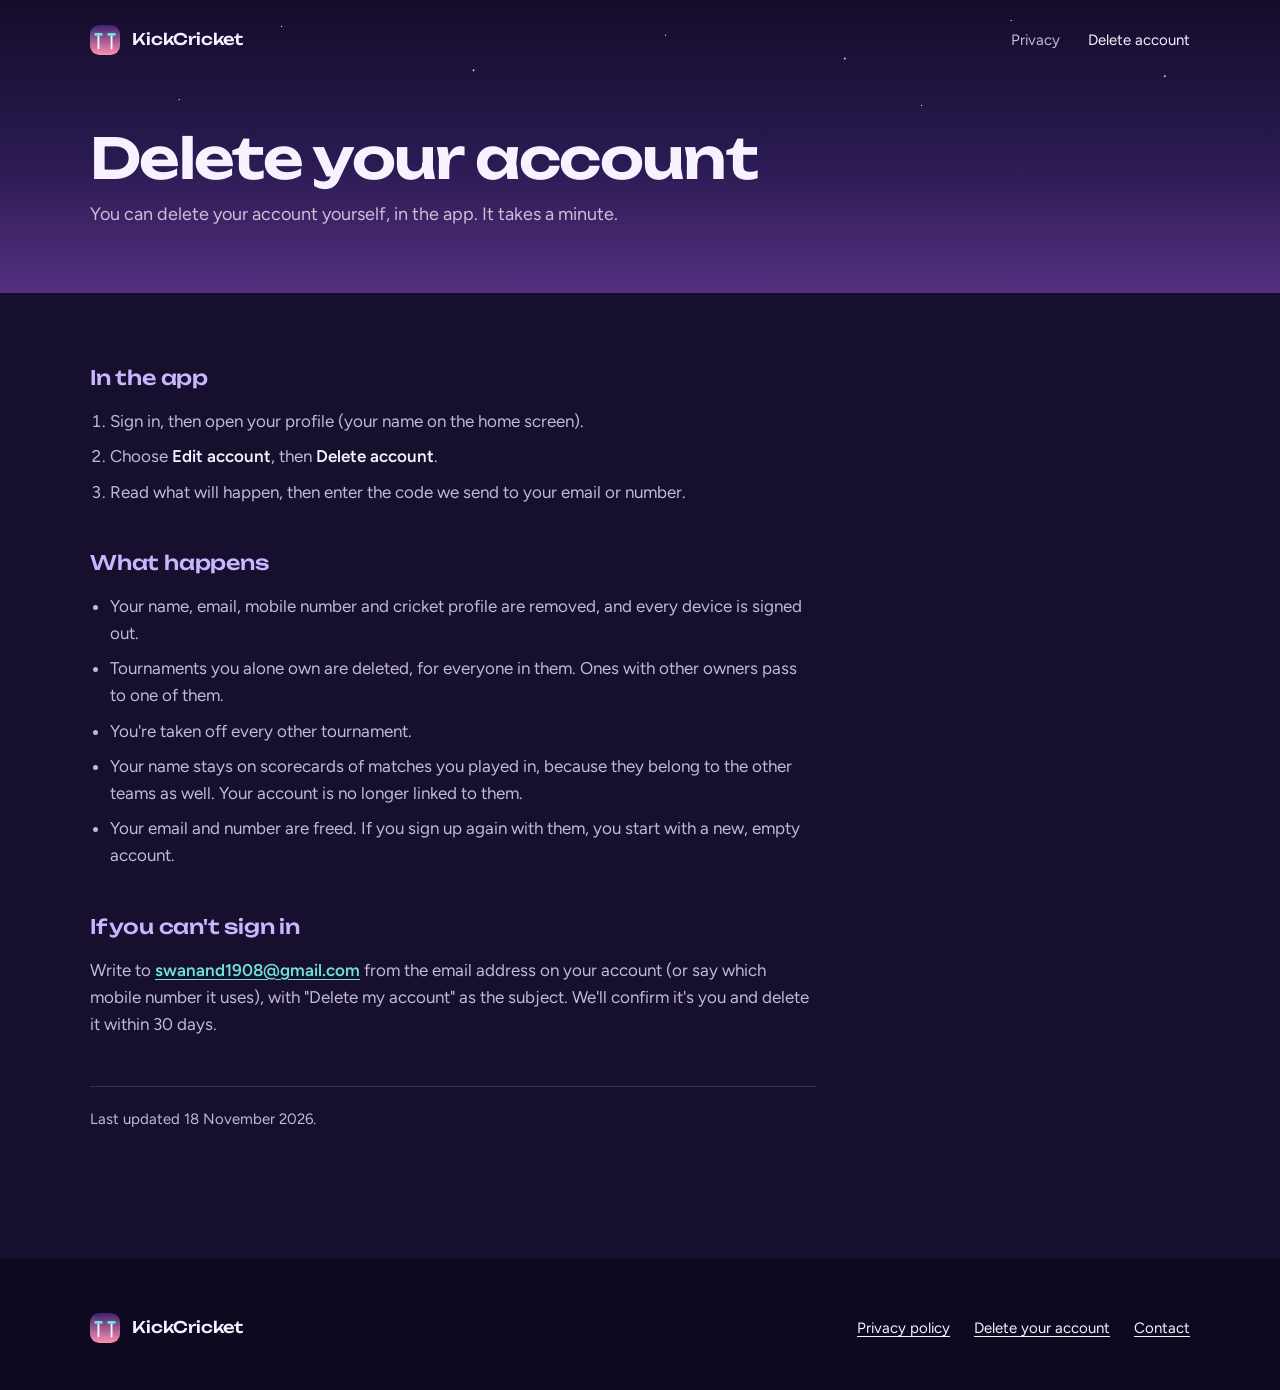
==== delete-account.html @ 46ff719f "KickCricket website" ====
<!doctype html>
<html lang="en">
<head>
  <meta charset="utf-8">
  <meta name="viewport" content="width=device-width, initial-scale=1">
  <title>Delete your account | KickCricket</title>
  <meta name="description" content="How to delete your KickCricket account, and what happens to your data.">
  <meta name="theme-color" content="#170F2E">
  <link rel="icon" href="mark.svg" type="image/svg+xml">
  <link rel="preconnect" href="https://fonts.googleapis.com">
  <link rel="preconnect" href="https://fonts.gstatic.com" crossorigin>
  <link rel="stylesheet" href="https://fonts.googleapis.com/css2?family=Unbounded:wght@500;600&family=Figtree:wght@400;600;700&display=swap">
  <link rel="stylesheet" href="styles.css">
</head>
<body>
  <a class="skip" href="#main">Skip to content</a>

  <div class="page-head">
    <div class="stars" aria-hidden="true"></div>
    <header class="wrap bar">
      <a class="brand" href="./"><img src="mark.svg" alt="" width="30" height="30">KickCricket</a>
      <nav aria-label="Site">
        <a href="privacy.html">Privacy</a>
        <a href="delete-account.html" aria-current="page">Delete account</a>
      </nav>
    </header>
    <div class="wrap">
      <h1>Delete your account</h1>
      <p>You can delete your account yourself, in the app. It takes a minute.</p>
    </div>
  </div>

  <main id="main" class="wrap doc">
    <article>
      <h2>In the app</h2>
      <ol>
        <li>Sign in, then open your profile (your name on the home screen).</li>
        <li>Choose <strong>Edit account</strong>, then <strong>Delete account</strong>.</li>
        <li>Read what will happen, then enter the code we send to your email or number.</li>
      </ol>

      <h2>What happens</h2>
      <ul>
        <li>Your name, email, mobile number and cricket profile are removed, and every device is signed out.</li>
        <li>Tournaments you alone own are deleted, for everyone in them. Ones with other owners pass to one of them.</li>
        <li>You're taken off every other tournament.</li>
        <li>Your name stays on scorecards of matches you played in, because they belong to the other teams as well. Your account is no longer linked to them.</li>
        <li>Your email and number are freed. If you sign up again with them, you start with a new, empty account.</li>
      </ul>

      <h2>If you can't sign in</h2>
      <p>
        Write to <a href="mailto:swanand1908@gmail.com?subject=KickCricket%3A%20delete%20my%20account">swanand1908@gmail.com</a>
        from the email address on your account (or say which mobile number it uses), with "Delete my account" as the
        subject. We'll confirm it's you and delete it within 30 days.
      </p>

      <p class="updated">Last updated 18 November 2026.</p>
    </article>
  </main>

  <footer class="foot">
    <div class="wrap foot-grid">
      <a class="brand" href="./"><img src="mark.svg" alt="" width="30" height="30">KickCricket</a>
      <nav aria-label="Policies">
        <a href="privacy.html">Privacy policy</a>
        <a href="delete-account.html">Delete your account</a>
        <a href="mailto:swanand1908@gmail.com">Contact</a>
      </nav>
    </div>
  </footer>
</body>
</html>
---- styles.css ----
/* KickCricket — the public site (GitHub Pages), "Dusk" look.
   An evening match: a violet sky fading to a pink horizon, floodlights, lilac for cricket and aqua for football.
   Unbounded for headings and scores, Figtree for reading.
   Motion: the floodlights sweep and the stars twinkle (slow, ambient); the hero's scoreboard plays one over and one
   goal, once; the timeline's light travels across when it scrolls into view; results run along the ribbon (pauses on
   hover). With reduced motion everything is still and shows its final state. */

:root {
  --night: #170f2e;
  --night-deep: #0e0820;
  --violet: #2a1a52;
  --plum: #55307f;
  --pink: #ff8fb1;
  --lilac: #c8b6ff;
  --aqua: #6fe3d6;
  --ink: #f6f2ff;
  --soft: rgba(246, 242, 255, 0.76);
  --faint: rgba(246, 242, 255, 0.56);
  --line: rgba(246, 242, 255, 0.14);
  --wicket: #ff6b7f;

  --display: "Unbounded", "Arial Black", sans-serif;
  --body: "Figtree", system-ui, -apple-system, "Segoe UI", sans-serif;
  --gutter: clamp(16px, 4vw, 40px);
  --ease-out: cubic-bezier(0.23, 1, 0.32, 1);
  --ease-move: cubic-bezier(0.65, 0, 0.35, 1);
}

*,
*::before,
*::after {
  box-sizing: border-box;
}

html {
  -webkit-text-size-adjust: 100%;
  text-size-adjust: 100%;
  scroll-behavior: smooth;
}

body {
  margin: 0;
  background: var(--night);
  color: var(--ink);
  font-family: var(--body);
  font-size: 17px;
  line-height: 1.6;
  -webkit-font-smoothing: antialiased;
  overflow-x: hidden;
}

a {
  color: inherit;
  text-underline-offset: 0.18em;
  text-decoration-thickness: 1px;
}

a:hover {
  text-decoration-thickness: 2px;
}

:focus-visible {
  outline: 3px solid var(--aqua);
  outline-offset: 3px;
  border-radius: 6px;
}

.skip {
  position: absolute;
  left: -9999px;
}

.skip:focus {
  left: var(--gutter);
  top: 12px;
  z-index: 10;
  background: var(--aqua);
  color: var(--night-deep);
  padding: 8px 14px;
  border-radius: 8px;
  font-weight: 700;
}

.wrap {
  width: 100%;
  max-width: 1180px;
  margin: 0 auto;
  padding-left: var(--gutter);
  padding-right: var(--gutter);
}

.num {
  font-family: var(--display);
  font-weight: 500;
  font-variant-numeric: tabular-nums;
  letter-spacing: -0.02em;
}

/* ---------- Top bar ---------- */

.bar {
  display: flex;
  justify-content: space-between;
  align-items: center;
  gap: 16px;
  min-height: 80px;
  position: relative;
  z-index: 2;
}

.brand {
  display: inline-flex;
  align-items: center;
  gap: 12px;
  min-height: 44px;
  text-decoration: none;
  font-family: var(--display);
  font-weight: 500;
  font-size: 16px;
  letter-spacing: -0.01em;
  white-space: nowrap;
}

.brand img {
  width: 30px;
  height: 30px;
  display: block;
}

.bar nav {
  display: flex;
  gap: clamp(14px, 3vw, 28px);
  font-size: 15px;
}

.bar nav a {
  text-decoration: none;
  color: var(--soft);
  min-height: 44px;
  display: inline-flex;
  align-items: center;
}

.bar nav a:hover,
.bar nav a[aria-current="page"] {
  color: var(--ink);
}

/* ---------- The sky ---------- */

.sky {
  position: relative;
  overflow: hidden;
  isolation: isolate;
  background: linear-gradient(180deg, #140c2a 0%, #2a1a52 38%, #55307f 68%, #c0578f 88%, #ff8fb1 100%);
}

.stars {
  position: absolute;
  inset: 0 0 40% 0;
  z-index: -1;
  background-image:
    radial-gradient(1.5px 1.5px at 8% 18%, #fff, transparent),
    radial-gradient(1px 1px at 22% 9%, #fff, transparent),
    radial-gradient(1.5px 1.5px at 37% 24%, #fff, transparent),
    radial-gradient(1px 1px at 52% 12%, #fff, transparent),
    radial-gradient(1.5px 1.5px at 66% 20%, #fff, transparent),
    radial-gradient(1px 1px at 79% 7%, #fff, transparent),
    radial-gradient(1.5px 1.5px at 91% 26%, #fff, transparent),
    radial-gradient(1px 1px at 14% 34%, #fff, transparent),
    radial-gradient(1px 1px at 72% 36%, #fff, transparent);
  animation: twinkle 5s ease-in-out infinite alternate;
}

.stars.two {
  background-position: 3% 6%;
  animation-delay: -2.5s;
  opacity: 0.7;
}

@keyframes twinkle {
  from { opacity: 0.35; }
  to { opacity: 1; }
}

.tower {
  position: absolute;
  bottom: 150px;
  width: 10px;
  height: 330px;
  background: linear-gradient(#0e0820, #1e1340);
  z-index: -1;
}

.tower.l { left: 7%; }
.tower.r { right: 7%; }

.tower::before {
  content: "";
  position: absolute;
  top: -8px;
  left: -22px;
  width: 54px;
  height: 22px;
  border-radius: 5px;
  background: #fff6d6;
  box-shadow: 0 0 30px 8px rgba(255, 246, 214, 0.55);
}

.beam {
  position: absolute;
  top: -2px;
  left: -255px;
  width: 520px;
  height: 900px;
  transform-origin: top center;
  background: conic-gradient(from 0deg at 50% 0%, transparent 160deg, rgba(255, 246, 214, 0.16) 175deg, rgba(255, 246, 214, 0.22) 180deg, rgba(255, 246, 214, 0.16) 185deg, transparent 200deg);
  mix-blend-mode: screen;
  pointer-events: none;
}

.tower.l .beam { animation: sweep-l 9s ease-in-out infinite alternate; transform: rotate(-24deg); }
.tower.r .beam { animation: sweep-r 9s ease-in-out infinite alternate; transform: rotate(24deg); }

@keyframes sweep-l {
  from { transform: rotate(-34deg); }
  to { transform: rotate(-12deg); }
}

@keyframes sweep-r {
  from { transform: rotate(34deg); }
  to { transform: rotate(12deg); }
}

.ground {
  position: absolute;
  left: 0;
  right: 0;
  bottom: 0;
  height: 150px;
  background: linear-gradient(180deg, #1b3a4a, #0f2230);
  z-index: -1;
}

.ground::before {
  content: "";
  position: absolute;
  left: -10%;
  right: -10%;
  top: -60px;
  height: 120px;
  border-radius: 50%;
  background: #18333f;
}

/* ---------- Hero ---------- */

.hero {
  text-align: center;
  padding-top: 72px;
  padding-bottom: 64px;
}

.hero h1 {
  font-family: var(--display);
  font-weight: 600;
  font-size: clamp(34px, 5.2vw, 68px);
  line-height: 1.08;
  letter-spacing: -0.03em;
  margin: 0 auto 22px;
  max-width: 15ch;
  text-wrap: balance;
}

.lede {
  color: var(--soft);
  font-size: clamp(18px, 1.6vw, 20px);
  max-width: 46ch;
  margin: 0 auto 30px;
}

.cta {
  display: inline-flex;
  align-items: center;
  gap: 10px;
  padding: 15px 26px;
  border-radius: 999px;
  background: var(--aqua);
  color: var(--night-deep);
  font-weight: 700;
  font-size: 16px;
  box-shadow: 0 0 0 6px rgba(111, 227, 214, 0.16);
}

.cta-note {
  display: block;
  margin-top: 14px;
  font-size: 15px;
  color: var(--faint);
}

/* ---------- The scoreboard across the ground ---------- */

.board {
  margin: 56px auto 0;
  max-width: 920px;
  display: grid;
  grid-template-columns: 1fr 1.25fr;
  border-radius: 28px;
  overflow: hidden;
  background: rgba(23, 15, 46, 0.62);
  border: 1px solid rgba(246, 242, 255, 0.18);
  -webkit-backdrop-filter: blur(16px);
  backdrop-filter: blur(16px);
  box-shadow: 0 30px 70px -30px rgba(0, 0, 0, 0.7);
  text-align: left;
}

.side {
  padding: 24px 28px;
}

.side + .side {
  border-left: 1px solid var(--line);
}

.side-top {
  display: flex;
  justify-content: space-between;
  gap: 12px;
  font-size: 14px;
  color: var(--soft);
  margin-bottom: 10px;
}

.live {
  display: inline-flex;
  align-items: center;
  gap: 8px;
  color: var(--ink);
  font-weight: 600;
}

.live::before {
  content: "";
  width: 8px;
  height: 8px;
  border-radius: 50%;
  background: var(--aqua);
  box-shadow: 0 0 12px var(--aqua);
}

.fbscore {
  display: flex;
  align-items: center;
  justify-content: space-between;
  gap: 10px;
}

.fbscore b {
  font-weight: 600;
  font-size: 18px;
}

.fbscore .num {
  font-size: 52px;
  line-height: 1;
  color: var(--aqua);
}

.goalnote {
  margin-top: 12px;
  font-size: 14px;
  color: var(--soft);
}

.ckscore {
  display: flex;
  align-items: baseline;
  justify-content: space-between;
  gap: 10px;
}

.ckscore .num {
  font-size: 52px;
  line-height: 1;
  color: var(--lilac);
}

.ckscore .ov {
  color: var(--soft);
  font-size: 15px;
  line-height: 1;
  white-space: nowrap;
}

.need {
  display: flex;
  justify-content: space-between;
  gap: 12px;
  font-size: 14px;
  color: var(--soft);
  margin: 8px 0 14px;
}

.balls {
  display: flex;
  gap: 8px;
  list-style: none;
  margin: 0;
  padding: 0;
}

.balls li {
  width: 34px;
  height: 34px;
  border-radius: 50%;
  display: grid;
  place-items: center;
  font-weight: 700;
  font-size: 15px;
  background: rgba(246, 242, 255, 0.1);
}

.balls .four,
.balls .six {
  background: var(--lilac);
  color: #1e1240;
}

.balls .out {
  background: var(--wicket);
  color: #fff;
}

.balls .next {
  background: transparent;
  border: 1.5px dashed rgba(246, 242, 255, 0.35);
}

/* Rolling figures: a column of states, stepped through once. */
.roll {
  display: inline-block;
  height: 1em;
  overflow: hidden;
  vertical-align: top;
}

.strip {
  display: flex;
  flex-direction: column;
  transform: translateY(-5em);
}

.strip > span {
  display: block;
  height: 1em;
  line-height: 1em;
  white-space: nowrap;
}

.goal-strip {
  display: flex;
  flex-direction: column;
  transform: translateY(-1em);
}

.goal-strip span {
  display: block;
  height: 1em;
  line-height: 1em;
}

/* One over, ball by ball, then the goal: plays once when the page opens. */
@media (prefers-reduced-motion: no-preference) {
  .strip {
    animation: tick 6s var(--ease-move) 0.6s both;
  }
  .balls li:not(.next) {
    animation: ball 0.45s var(--ease-out) both;
  }
  .balls li:nth-child(1) { animation-delay: 1.2s; }
  .balls li:nth-child(2) { animation-delay: 2.2s; }
  .balls li:nth-child(3) { animation-delay: 3.2s; }
  .balls li:nth-child(4) { animation-delay: 4.2s; }
  .balls li:nth-child(5) { animation-delay: 5.2s; }
  .goal-strip {
    animation: goal 0.6s var(--ease-move) 6.4s both;
  }
  .goalnote {
    animation: goal-note 1.6s ease 6.4s both;
  }
}

/* The strip's steps line up with the balls above: 1.2 s, 2.2 s, … after a 0.6 s start. */
@keyframes tick {
  0%, 9% { transform: translateY(0); }
  12%, 25% { transform: translateY(-1em); }
  28%, 42% { transform: translateY(-2em); }
  45%, 59% { transform: translateY(-3em); }
  62%, 75% { transform: translateY(-4em); }
  78%, 100% { transform: translateY(-5em); }
}

@keyframes ball {
  from { opacity: 0; transform: scale(0.6); }
  to { opacity: 1; transform: none; }
}

@keyframes goal {
  from { transform: translateY(0); }
  to { transform: translateY(-1em); }
}

@keyframes goal-note {
  0% { opacity: 0; color: var(--aqua); }
  20%, 60% { opacity: 1; color: var(--aqua); }
  100% { opacity: 1; color: var(--soft); }
}

/* ---------- Results ribbon ---------- */

.ribbon {
  position: relative;
  z-index: 1;
  background: var(--night-deep);
  border-top: 1px solid rgba(111, 227, 214, 0.35);
  border-bottom: 1px solid rgba(111, 227, 214, 0.35);
  overflow: hidden;
  white-space: nowrap;
  padding: 16px 0;
}

.track {
  display: inline-flex;
  gap: 48px;
  padding-left: 48px;
}

@media (prefers-reduced-motion: no-preference) {
  .track {
    animation: marquee 40s linear infinite;
  }
  .ribbon:hover .track {
    animation-play-state: paused;
  }
}

@keyframes marquee {
  to { transform: translateX(-50%); }
}

.ri {
  font-size: 16px;
  color: var(--soft);
}

.ri b {
  color: var(--ink);
  font-weight: 600;
}

.ri em {
  font-style: normal;
  font-family: var(--display);
  font-weight: 500;
  color: var(--aqua);
  padding: 0 4px;
}

.ri small {
  font-size: 14px;
  color: var(--faint);
  padding-left: 6px;
}

/* ---------- Sections ---------- */

.sec {
  padding: clamp(64px, 9vw, 100px) 0;
}

.sec + .sec {
  border-top: 1px solid var(--line);
}

.sec h2 {
  font-family: var(--display);
  font-weight: 600;
  font-size: clamp(26px, 3.4vw, 42px);
  line-height: 1.12;
  letter-spacing: -0.03em;
  margin: 0 0 14px;
  max-width: 20ch;
  text-wrap: balance;
}

.intro {
  color: var(--soft);
  font-size: 18px;
  max-width: 54ch;
  margin: 0 0 52px;
}

/* A tournament start to finish: a real sequence. When it scrolls into view a light travels along it,
   and each stage brightens as it passes. */
.timeline {
  list-style: none;
  margin: 0;
  padding: 0;
  display: grid;
  grid-template-columns: repeat(3, minmax(0, 1fr));
  gap: 40px;
  position: relative;
}

.timeline::before {
  content: "";
  position: absolute;
  left: 0;
  right: 0;
  top: 9px;
  height: 2px;
  background: linear-gradient(90deg, var(--pink), var(--lilac), var(--aqua));
  opacity: 0.55;
}

.timeline::after {
  content: "";
  position: absolute;
  top: 2px;
  left: calc(100% - 16px);
  width: 16px;
  height: 16px;
  border-radius: 50%;
  background: #fff;
  box-shadow: 0 0 18px 6px rgba(200, 182, 255, 0.7);
}

.timeline > li {
  padding-top: 44px;
}

.timeline h3 {
  font-family: var(--display);
  font-weight: 500;
  font-size: 19px;
  letter-spacing: -0.01em;
  margin: 0 0 14px;
}

.s1 h3 { color: var(--pink); }
.s2 h3 { color: var(--lilac); }
.s3 h3 { color: var(--aqua); }

.timeline ul {
  margin: 0;
  padding-left: 1.1em;
  color: var(--soft);
}

.timeline ul li + li {
  margin-top: 9px;
}

@media (prefers-reduced-motion: no-preference) {
  .js .timeline::after { left: 0; }
  .js .timeline > li { opacity: 0.4; transition: opacity 0.6s ease; }
  .js .timeline.go::after { animation: travel 2.4s var(--ease-move) 0.2s both; }
  .js .timeline.go > li { opacity: 1; }
  .js .timeline.go > li.s1 { transition-delay: 0.2s; }
  .js .timeline.go > li.s2 { transition-delay: 1.1s; }
  .js .timeline.go > li.s3 { transition-delay: 2s; }
}

@keyframes travel {
  from { left: 0; }
  to { left: calc(100% - 16px); }
}

.roles {
  margin: 0;
  display: grid;
  grid-template-columns: minmax(0, 1fr) minmax(0, 1fr);
  gap: 0 56px;
}

.role {
  padding: 24px 0;
  border-top: 1px solid var(--line);
}

.role dt {
  font-family: var(--display);
  font-weight: 500;
  font-size: 20px;
  color: var(--lilac);
  margin-bottom: 6px;
}

.role dd {
  margin: 0;
  color: var(--soft);
}

.sports {
  display: grid;
  grid-template-columns: minmax(0, 1fr) minmax(0, 1fr);
  gap: 20px;
}

.sport {
  padding: clamp(26px, 4vw, 36px);
  border-radius: 28px;
  border: 1px solid var(--line);
}

.sport.football {
  background: linear-gradient(160deg, rgba(111, 227, 214, 0.22), rgba(111, 227, 214, 0.03) 70%);
}

.sport.cricket {
  background: linear-gradient(200deg, rgba(200, 182, 255, 0.26), rgba(200, 182, 255, 0.03) 70%);
}

.sport h3 {
  font-family: var(--display);
  font-weight: 600;
  font-size: 28px;
  margin: 0 0 12px;
  letter-spacing: -0.02em;
}

.sport.football h3 { color: var(--aqua); }
.sport.cricket h3 { color: var(--lilac); }

.sport p {
  margin: 0;
  color: var(--soft);
}

/* ---------- Footer ---------- */

.foot {
  padding: 48px 0 40px;
  background: var(--night-deep);
  color: var(--soft);
  font-size: 15px;
}

.foot-grid {
  display: flex;
  justify-content: space-between;
  align-items: flex-start;
  gap: 24px 48px;
  flex-wrap: wrap;
}

.foot .brand {
  color: var(--ink);
}

.foot p {
  max-width: 40ch;
  margin: 10px 0 0;
}

.foot nav {
  display: flex;
  flex-wrap: wrap;
  gap: 4px 24px;
}

.foot nav a {
  color: var(--ink);
  min-height: 44px;
  display: inline-flex;
  align-items: center;
}

/* ---------- Policy pages ---------- */

.page-head {
  position: relative;
  overflow: hidden;
  isolation: isolate;
  background: linear-gradient(180deg, #140c2a 0%, #2a1a52 55%, #55307f 100%);
  padding-bottom: clamp(36px, 6vw, 64px);
}

.page-head .stars {
  inset: 0;
}

.page-head h1 {
  font-family: var(--display);
  font-weight: 600;
  font-size: clamp(32px, 5vw, 56px);
  line-height: 1.08;
  letter-spacing: -0.03em;
  margin: clamp(24px, 4vw, 48px) 0 12px;
}

.page-head p {
  margin: 0;
  color: var(--soft);
  max-width: 56ch;
  font-size: 18px;
}

.doc {
  padding-top: clamp(40px, 6vw, 72px);
  padding-bottom: clamp(64px, 9vw, 112px);
}

.doc article {
  max-width: 66ch;
}

.doc h2 {
  font-family: var(--display);
  font-weight: 500;
  font-size: 20px;
  line-height: 1.3;
  letter-spacing: -0.01em;
  color: var(--lilac);
  margin: 44px 0 10px;
}

.doc h2:first-child {
  margin-top: 0;
}

.doc p,
.doc li {
  color: var(--soft);
}

.doc strong {
  color: var(--ink);
  font-weight: 600;
}

.doc ul,
.doc ol {
  padding-left: 1.2em;
}

.doc li + li {
  margin-top: 8px;
}

.doc a {
  color: var(--aqua);
  font-weight: 600;
}

.updated {
  margin-top: 48px;
  padding-top: 20px;
  border-top: 1px solid var(--line);
  font-size: 15px;
}

/* ---------- Narrow screens ---------- */

@media (max-width: 900px) {
  .hero { padding-top: 28px; }
  .board { grid-template-columns: minmax(0, 1fr); margin-top: 36px; }
  .side + .side { border-left: 0; border-top: 1px solid var(--line); }
  .timeline,
  .roles,
  .sports { grid-template-columns: minmax(0, 1fr); }
  .timeline::before,
  .timeline::after { display: none; }
  .timeline > li { padding-top: 0; }
  .tower { display: none; }
}

@media (max-width: 640px) {
  body { font-size: 16px; }
  .bar nav .wide { display: none; }
  .side { padding: 20px; }
  .fbscore .num,
  .ckscore .num { font-size: 44px; }
}

@media (max-width: 480px) {
  .bar nav a:last-child { display: none; }
}

/* Ambient motion off too. */
@media (prefers-reduced-motion: reduce) {
  .stars,
  .beam { animation: none !important; }
}
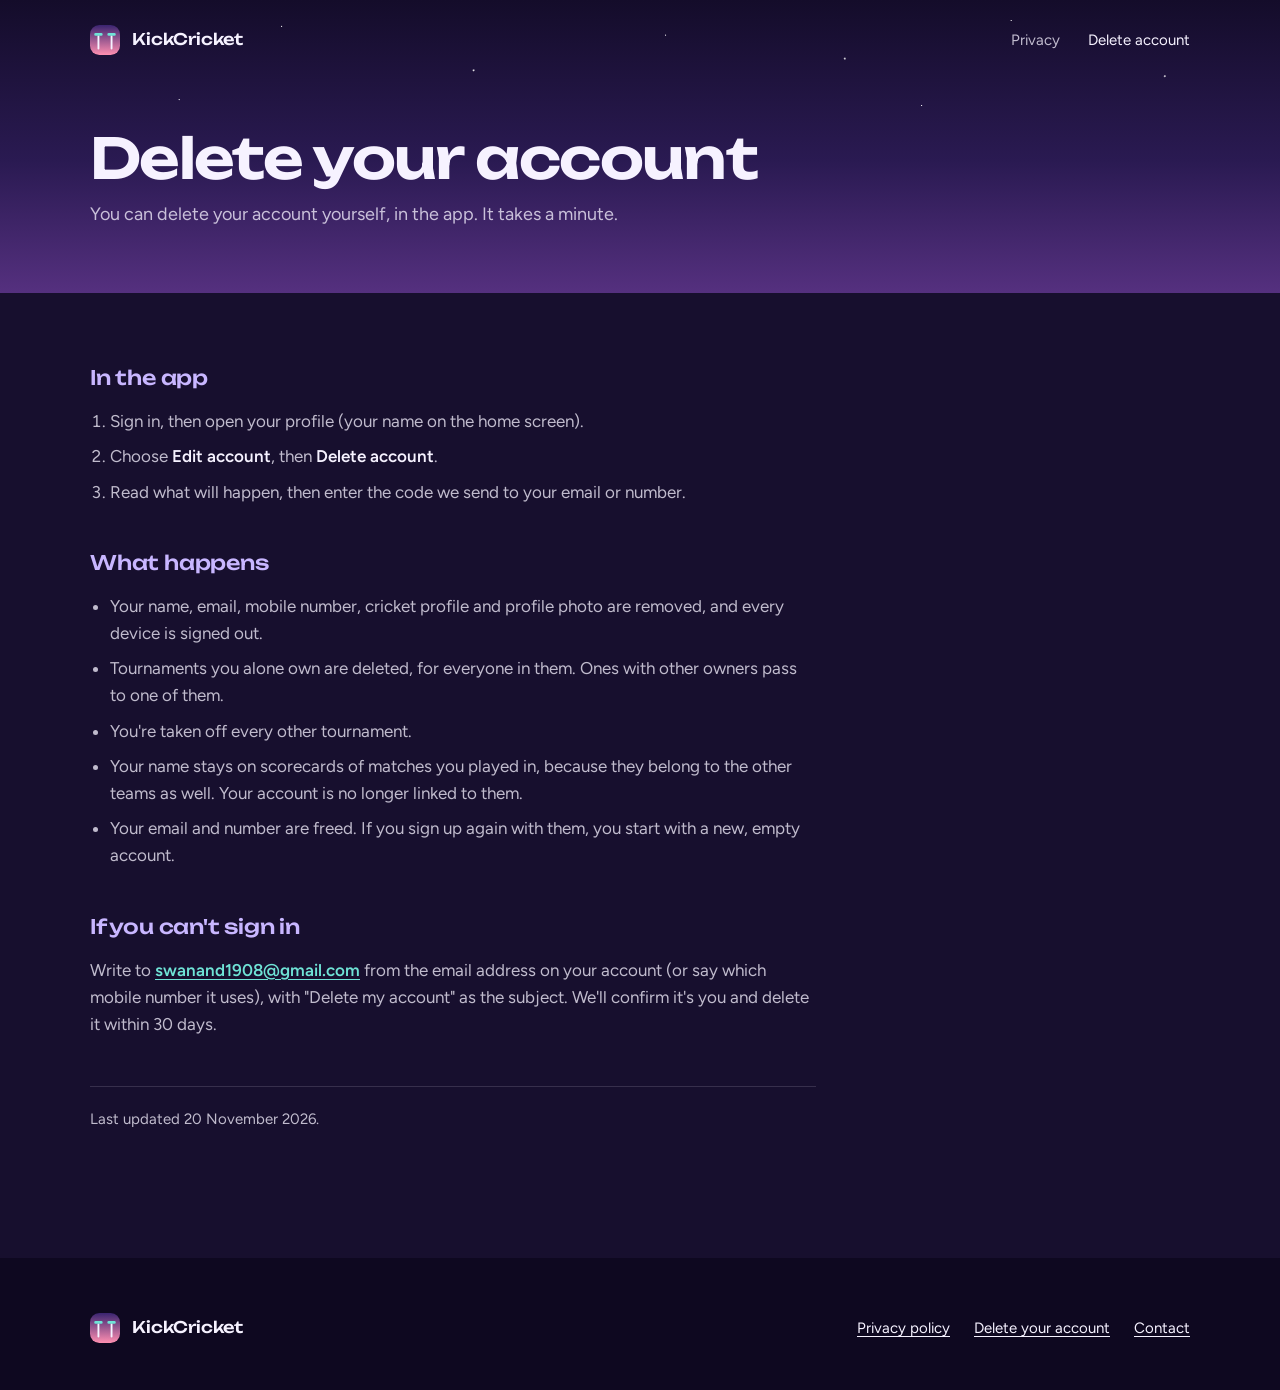
==== commit 12dfa79e: "Privacy: pictures and lasting team pages" ====
--- a/delete-account.html
+++ b/delete-account.html
@@ -41,7 +41,7 @@
 
       <h2>What happens</h2>
       <ul>
-        <li>Your name, email, mobile number and cricket profile are removed, and every device is signed out.</li>
+        <li>Your name, email, mobile number, cricket profile and profile photo are removed, and every device is signed out.</li>
         <li>Tournaments you alone own are deleted, for everyone in them. Ones with other owners pass to one of them.</li>
         <li>You're taken off every other tournament.</li>
         <li>Your name stays on scorecards of matches you played in, because they belong to the other teams as well. Your account is no longer linked to them.</li>
@@ -55,7 +55,7 @@
         subject. We'll confirm it's you and delete it within 30 days.
       </p>
 
-      <p class="updated">Last updated 18 November 2026.</p>
+      <p class="updated">Last updated 20 November 2026.</p>
     </article>
   </main>
 
